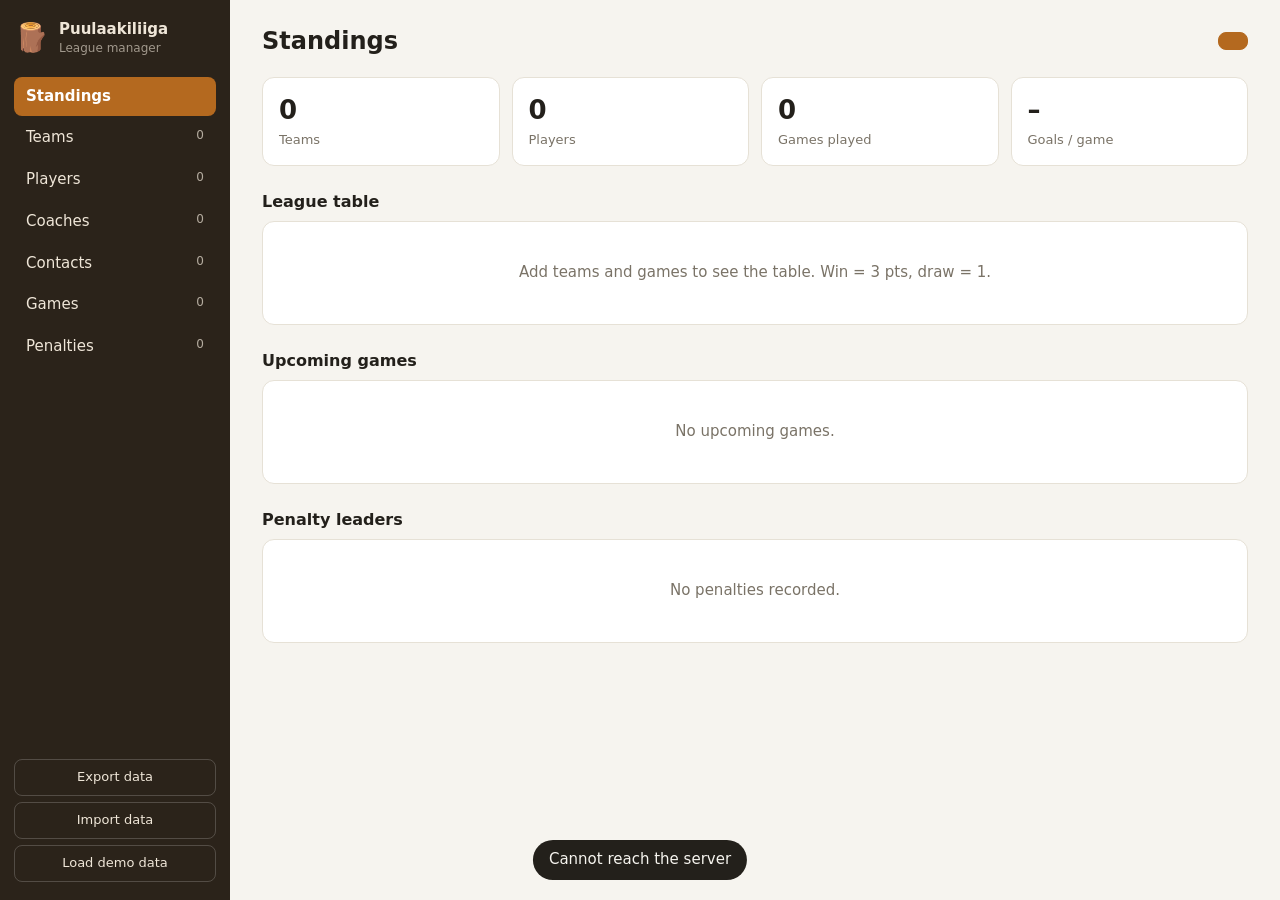
==== PuulaakiLiiga/wwwroot/index.html @ ac0be030 "Rewrite as ASP.NET Core + EF Core + SQLite app serving the web UI Co-Authored-By: Claude Sonnet 5.5 " ====
<!doctype html>
<html lang="en">
<head>
<meta charset="utf-8">
<meta name="viewport" content="width=device-width, initial-scale=1">
<title>Puulaakiliiga</title>
<link rel="stylesheet" href="styles.css">
</head>
<body>
<aside class="sidebar">
  <div class="brand"><span class="logo">🪵</span><div><b>Puulaakiliiga</b><small>League manager</small></div></div>
  <nav id="nav"></nav>
  <div class="side-foot">
    <button class="ghost" id="exportBtn">Export data</button>
    <label class="ghost btn">Import data<input type="file" id="importFile" accept=".json" hidden></label>
    <button class="ghost" id="demoBtn">Load demo data</button>
  </div>
</aside>
<main>
  <header class="top">
    <h1 id="title"></h1>
    <div class="actions"><input type="search" id="search" placeholder="Search…"><button class="primary" id="addBtn">+ Add</button></div>
  </header>
  <section id="view"></section>
</main>
<dialog id="dlg"><form method="dialog" id="form"></form></dialog>
<div id="toast"></div>
<script src="app.js"></script>
</body>
</html>
---- PuulaakiLiiga/wwwroot/styles.css ----
:root{--bg:#f6f4ef;--panel:#fff;--ink:#23201b;--mute:#7a7367;--line:#e6e1d6;--accent:#b4691f;--accent-ink:#fff;--danger:#b3261e;--side:#2b231a;--side-ink:#efe6d8}
@media (prefers-color-scheme:dark){:root{--bg:#171410;--panel:#221d17;--ink:#f0e9dc;--mute:#9b9384;--line:#383026;--accent:#d98a3d;--accent-ink:#1a1209;--danger:#f2877f;--side:#0f0d0a;--side-ink:#efe6d8}}
*{box-sizing:border-box}
body{margin:0;font:15px/1.45 system-ui,-apple-system,Segoe UI,sans-serif;background:var(--bg);color:var(--ink);display:flex;min-height:100vh}
.sidebar{width:230px;background:var(--side);color:var(--side-ink);padding:18px 14px;display:flex;flex-direction:column;gap:18px;position:sticky;top:0;height:100vh}
.brand{display:flex;gap:10px;align-items:center}.brand .logo{font-size:28px}.brand small{display:block;opacity:.6;font-size:12px}
nav{display:flex;flex-direction:column;gap:2px;flex:1}
nav a{color:inherit;text-decoration:none;padding:9px 12px;border-radius:8px;display:flex;justify-content:space-between;cursor:pointer}
nav a:hover{background:#ffffff14}nav a.on{background:var(--accent);color:var(--accent-ink);font-weight:600}
nav a span{opacity:.7;font-size:12px}
.side-foot{display:flex;flex-direction:column;gap:6px}
main{flex:1;padding:24px 32px;min-width:0}
.top{display:flex;justify-content:space-between;align-items:center;gap:12px;flex-wrap:wrap;margin-bottom:18px}
h1{margin:0;font-size:24px}h2{font-size:16px;margin:24px 0 8px}
.actions{display:flex;gap:8px}
input,select,textarea,button{font:inherit;color:inherit}
input,select,textarea{background:var(--panel);border:1px solid var(--line);border-radius:8px;padding:8px 10px;width:100%}
.actions input{width:220px}
button,.btn{border:1px solid var(--line);background:var(--panel);border-radius:8px;padding:8px 14px;cursor:pointer;display:inline-block;text-align:center}
button.primary{background:var(--accent);color:var(--accent-ink);border-color:var(--accent);font-weight:600}
button.ghost,.btn.ghost{background:transparent;border-color:#ffffff30;color:var(--side-ink);font-size:13px}
button.danger{color:var(--danger)}button.sm{padding:3px 9px;font-size:13px}
.card{background:var(--panel);border:1px solid var(--line);border-radius:12px;overflow:auto}
table{width:100%;border-collapse:collapse}
th,td{padding:10px 14px;text-align:left;border-bottom:1px solid var(--line);white-space:nowrap}
th{font-size:12px;text-transform:uppercase;letter-spacing:.04em;color:var(--mute)}
tr:last-child td{border-bottom:0}td.num,th.num{text-align:right;font-variant-numeric:tabular-nums}
td.row-actions{text-align:right;width:1%}
.empty{padding:40px;text-align:center;color:var(--mute)}
.stats{display:grid;grid-template-columns:repeat(auto-fit,minmax(150px,1fr));gap:12px;margin-bottom:8px}
.stat{background:var(--panel);border:1px solid var(--line);border-radius:12px;padding:14px 16px}
.stat b{display:block;font-size:26px}.stat span{color:var(--mute);font-size:13px}
.pill{background:var(--bg);border:1px solid var(--line);border-radius:99px;padding:1px 9px;font-size:12px}
.score{font-weight:700;font-variant-numeric:tabular-nums}
dialog{border:0;border-radius:14px;padding:0;width:min(460px,92vw);background:var(--panel);color:var(--ink);box-shadow:0 20px 60px #0006}
dialog::backdrop{background:#0008}
#form{padding:22px;display:flex;flex-direction:column;gap:12px}#form h3{margin:0}
#form label{display:flex;flex-direction:column;gap:4px;font-size:13px;color:var(--mute)}
.btns{display:flex;justify-content:flex-end;gap:8px;margin-top:6px}
#toast{position:fixed;bottom:20px;left:50%;transform:translateX(-50%);background:var(--ink);color:var(--bg);padding:9px 16px;border-radius:99px;opacity:0;transition:.25s;pointer-events:none}
#toast.show{opacity:1}
@media(max-width:760px){body{flex-direction:column}.sidebar{width:100%;height:auto;position:static;padding:10px}nav{flex-direction:row;overflow:auto}.side-foot{flex-direction:row;flex-wrap:wrap}main{padding:16px}}
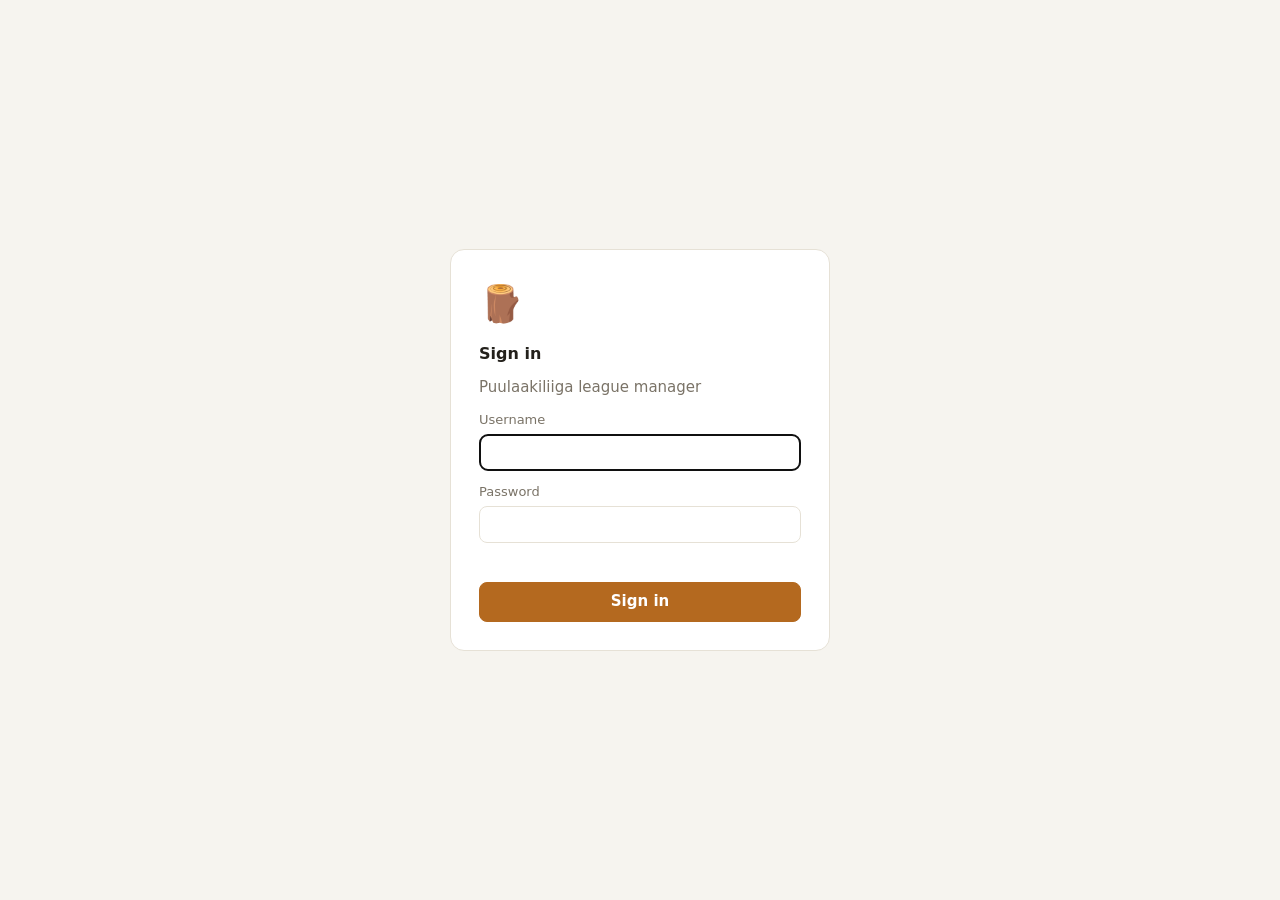
==== commit bea39a26: "Add cookie-based login with Admin/Manager/Viewer roles Co-Authored-By: Claude Sonnet 5.5 <noreply@an" ====
--- a/PuulaakiLiiga/wwwroot/index.html
+++ b/PuulaakiLiiga/wwwroot/index.html
@@ -11,8 +11,9 @@
   <div class="brand"><span class="logo">🪵</span><div><b>Puulaakiliiga</b><small>League manager</small></div></div>
   <nav id="nav"></nav>
   <div class="side-foot">
+    <div id="whoami"></div><button class="ghost" id="logoutBtn">Sign out</button>
     <button class="ghost" id="exportBtn">Export data</button>
-    <label class="ghost btn">Import data<input type="file" id="importFile" accept=".json" hidden></label>
+    <label class="ghost btn" id="importLabel">Import data<input type="file" id="importFile" accept=".json" hidden></label>
     <button class="ghost" id="demoBtn">Load demo data</button>
   </div>
 </aside>
@@ -24,6 +25,15 @@
   <section id="view"></section>
 </main>
 <dialog id="dlg"><form method="dialog" id="form"></form></dialog>
+<div id="auth" class="auth" hidden>
+  <form id="authForm">
+    <div class="logo">🪵</div><h2 id="authTitle"></h2><p id="authSub"></p>
+    <label>Username<input id="authUser" required autocomplete="username"></label>
+    <label>Password<input id="authPass" type="password" required autocomplete="current-password"></label>
+    <div id="authErr" role="alert"></div>
+    <button class="primary" id="authBtn"></button>
+  </form>
+</div>
 <div id="toast"></div>
 <script src="app.js"></script>
 </body>
--- a/PuulaakiLiiga/wwwroot/styles.css
+++ b/PuulaakiLiiga/wwwroot/styles.css
@@ -40,3 +40,11 @@
 #toast{position:fixed;bottom:20px;left:50%;transform:translateX(-50%);background:var(--ink);color:var(--bg);padding:9px 16px;border-radius:99px;opacity:0;transition:.25s;pointer-events:none}
 #toast.show{opacity:1}
 @media(max-width:760px){body{flex-direction:column}.sidebar{width:100%;height:auto;position:static;padding:10px}nav{flex-direction:row;overflow:auto}.side-foot{flex-direction:row;flex-wrap:wrap}main{padding:16px}}
+
+.auth{position:fixed;inset:0;background:var(--bg);display:grid;place-items:center;z-index:10}.auth[hidden]{display:none}
+.auth form{background:var(--panel);border:1px solid var(--line);border-radius:14px;padding:28px;width:min(380px,92vw);display:flex;flex-direction:column;gap:12px}
+.auth .logo{font-size:36px}.auth h2{margin:0}.auth p{margin:0;color:var(--mute)}
+.auth label{display:flex;flex-direction:column;gap:4px;font-size:13px;color:var(--mute)}
+#authErr{color:var(--danger);min-height:1.2em;font-size:13px}
+#whoami{font-size:13px;opacity:.8;padding:0 4px}
+[hidden]{display:none!important}
